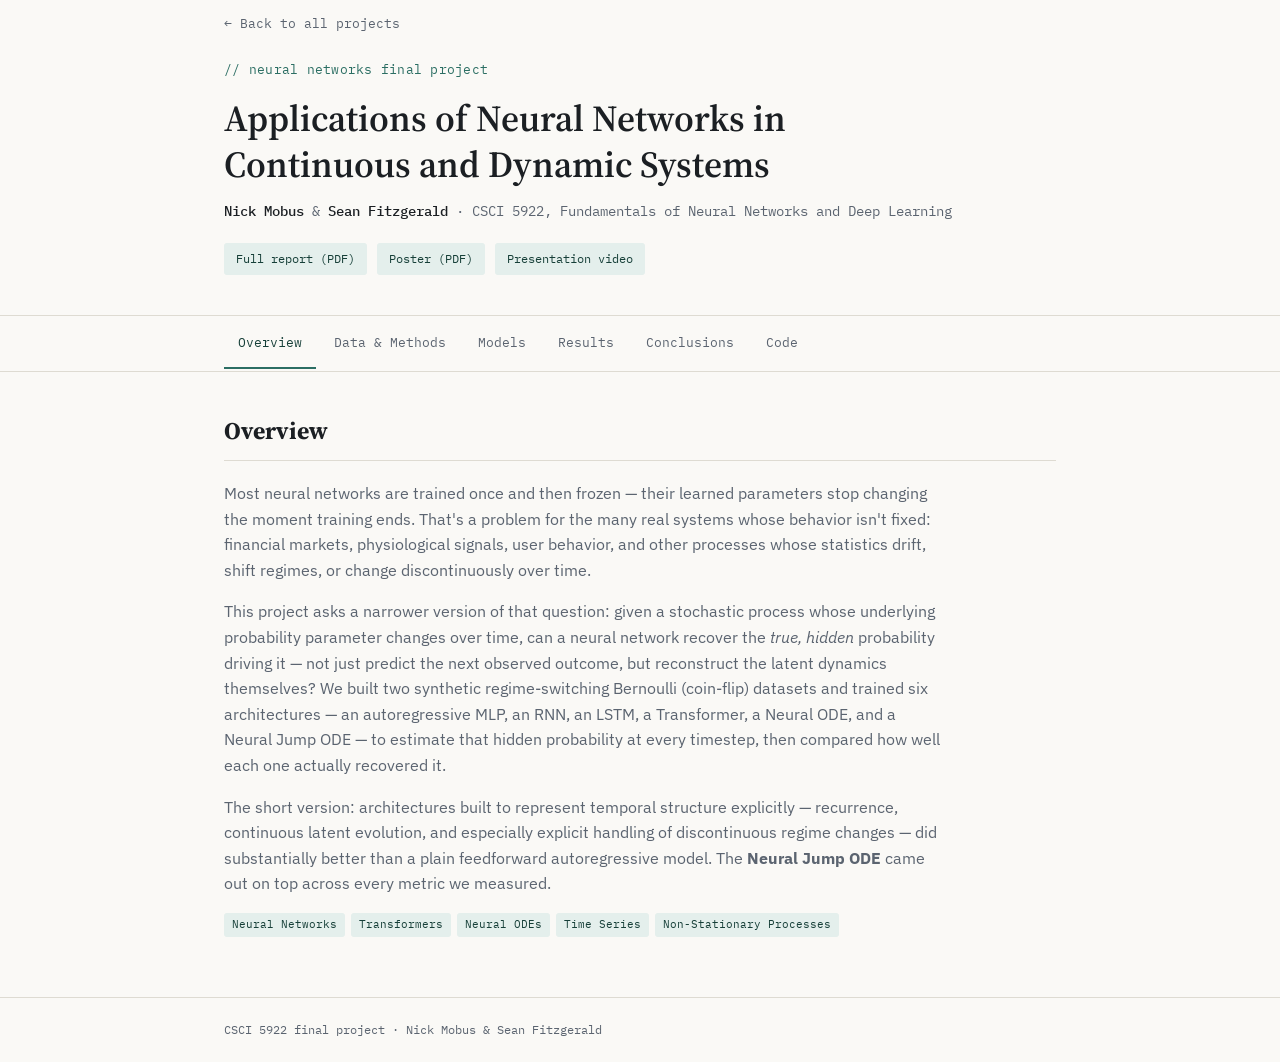
==== projects/neural-dynamic-systems/index.html @ 507bd171 "Added second project (neural networks for dynamic systems) to the projects.json file and added all r" ====
<!DOCTYPE html>
<html lang="en">
<head>
  <meta charset="UTF-8" />
  <meta name="viewport" content="width=device-width, initial-scale=1.0" />
  <title>Applications of Neural Networks in Continuous and Dynamic Systems</title>
  <meta name="description" content="Comparing MLP, RNN, LSTM, Transformer, Neural ODE, and Neural Jump ODE architectures on their ability to recover the latent dynamics of non-stationary, regime-switching stochastic processes." />
  <link rel="preconnect" href="https://fonts.googleapis.com">
  <link rel="preconnect" href="https://fonts.gstatic.com" crossorigin>
  <link href="https://fonts.googleapis.com/css2?family=Source+Serif+4:opsz,wght@8..60,400;8..60,600&family=IBM+Plex+Sans:wght@400;500;600&family=IBM+Plex+Mono:wght@400;500&display=swap" rel="stylesheet">
  <style>
    :root {
      --paper: #faf9f6;
      --paper-raised: #ffffff;
      --ink: #1b1f23;
      --ink-soft: #5b6470;
      --hairline: #dedbd2;
      --accent: #2b6e63;
      --accent-tint: #e4efec;
      --accent-ink: #163f38;
      --font-display: "Source Serif 4", Georgia, serif;
      --font-body: "IBM Plex Sans", -apple-system, BlinkMacSystemFont, sans-serif;
      --font-mono: "IBM Plex Mono", "SFMono-Regular", Consolas, monospace;
      --radius: 3px;
      --wrap: 880px;
    }
    * { box-sizing: border-box; }
    html { scroll-behavior: smooth; }
    body {
      margin: 0;
      background: var(--paper);
      color: var(--ink);
      font-family: var(--font-body);
      line-height: 1.6;
      -webkit-font-smoothing: antialiased;
    }
    .wrap { max-width: var(--wrap); margin: 0 auto; padding: 0 24px; }
    a { color: var(--accent-ink); }

    .back-link {
      display: block;
      font-family: var(--font-mono);
      font-size: 0.8rem;
      color: var(--ink-soft);
      text-decoration: none;
      padding: 14px 0;
    }
    .back-link:hover { color: var(--accent-ink); }

    header.report-header {
      border-bottom: 1px solid var(--hairline);
      padding: 12px 0 40px;
    }
    .eyebrow {
      font-family: var(--font-mono);
      font-size: 0.8rem;
      color: var(--accent);
      margin: 0 0 14px;
      letter-spacing: 0.02em;
    }
    h1 {
      font-family: var(--font-display);
      font-weight: 600;
      font-size: clamp(1.7rem, 3.6vw, 2.3rem);
      line-height: 1.25;
      margin: 0 0 14px;
      max-width: 30ch;
    }
    .byline {
      font-family: var(--font-mono);
      font-size: 0.85rem;
      color: var(--ink-soft);
      margin: 0 0 20px;
    }
    .byline strong { color: var(--ink); font-weight: 500; }

    .resource-links {
      display: flex;
      flex-wrap: wrap;
      gap: 10px;
      margin-top: 8px;
    }
    .resource-links a {
      font-family: var(--font-mono);
      font-size: 0.78rem;
      color: var(--accent-ink);
      background: var(--accent-tint);
      border-radius: var(--radius);
      padding: 6px 12px;
      text-decoration: none;
    }
    .resource-links a:hover { text-decoration: underline; }

    /* Tab nav */
    .tabs {
      position: sticky;
      top: 0;
      z-index: 10;
      background: var(--paper);
      border-bottom: 1px solid var(--hairline);
      overflow-x: auto;
      white-space: nowrap;
    }
    .tabs .wrap { padding-top: 2px; padding-bottom: 2px; }
    .tabs a {
      display: inline-block;
      font-family: var(--font-mono);
      font-size: 0.82rem;
      color: var(--ink-soft);
      text-decoration: none;
      padding: 14px 14px;
      border-bottom: 2px solid transparent;
    }
    .tabs a:hover { color: var(--accent-ink); }
    .tabs a.active { color: var(--accent-ink); border-color: var(--accent); }

    section { display: none; padding: 40px 0 56px; }
    section.active { display: block; }

    section h2 {
      font-family: var(--font-display);
      font-size: 1.5rem;
      margin: 0 0 20px;
      border-bottom: 1px solid var(--hairline);
      padding-bottom: 10px;
    }
    section h3 {
      font-family: var(--font-display);
      font-size: 1.15rem;
      margin: 32px 0 12px;
    }
    section p { color: var(--ink-soft); max-width: 72ch; }
    section ul { color: var(--ink-soft); max-width: 72ch; }

    figure { margin: 24px 0; }
    figure img {
      max-width: 100%;
      border: 1px solid var(--hairline);
      border-radius: var(--radius);
      background: var(--paper-raised);
    }
    figcaption {
      font-family: var(--font-mono);
      font-size: 0.78rem;
      color: var(--ink-soft);
      margin-top: 8px;
    }

    .fig-grid {
      display: grid;
      grid-template-columns: repeat(auto-fit, minmax(300px, 1fr));
      gap: 24px;
    }

    table.results {
      width: 100%;
      border-collapse: collapse;
      font-size: 0.9rem;
      margin: 20px 0;
    }
    table.results caption {
      caption-side: top;
      text-align: left;
      font-family: var(--font-mono);
      font-size: 0.78rem;
      color: var(--ink-soft);
      margin-bottom: 10px;
    }
    table.results th, table.results td {
      border: 1px solid var(--hairline);
      padding: 8px 12px;
      text-align: left;
    }
    table.results thead th {
      background: var(--accent-tint);
      color: var(--accent-ink);
      font-family: var(--font-mono);
      font-weight: 500;
      font-size: 0.78rem;
    }
    table.results tbody th { font-weight: 500; }
    table.results tr.best td, table.results tr.best th { background: var(--accent-tint); }
    td.num, th.num { font-family: var(--font-mono); font-variant-numeric: tabular-nums; }

    .tag-row { display: flex; flex-wrap: wrap; gap: 6px; margin: 16px 0 4px; }
    .tag {
      font-family: var(--font-mono);
      font-size: 0.7rem;
      color: var(--accent-ink);
      background: var(--accent-tint);
      padding: 3px 8px;
      border-radius: var(--radius);
    }

    .notebook-list { list-style: none; margin: 0; padding: 0; display: grid; gap: 8px; }
    .notebook-list a {
      display: block;
      font-family: var(--font-mono);
      font-size: 0.85rem;
      padding: 10px 14px;
      border: 1px solid var(--hairline);
      border-left: 3px solid var(--accent);
      border-radius: var(--radius);
      background: var(--paper-raised);
      text-decoration: none;
      color: var(--ink);
    }
    .notebook-list a:hover { border-color: var(--accent); }
    .notebook-list span { color: var(--ink-soft); font-family: var(--font-body); font-size: 0.82rem; }

    footer.report-footer {
      border-top: 1px solid var(--hairline);
      padding: 22px 0;
      font-family: var(--font-mono);
      font-size: 0.78rem;
      color: var(--ink-soft);
    }
  </style>
</head>
<body>

  <div class="wrap">
    <a class="back-link" href="../../index.html">&larr; Back to all projects</a>
  </div>

  <header class="report-header">
    <div class="wrap">
      <p class="eyebrow">// neural networks final project</p>
      <h1>Applications of Neural Networks in Continuous and Dynamic Systems</h1>
      <p class="byline">
        <strong>Nick Mobus</strong> &amp; <strong>Sean Fitzgerald</strong> &middot;
        CSCI 5922, Fundamentals of Neural Networks and Deep Learning
      </p>
      <div class="resource-links">
        <a href="NN_Final_Project_Report_Nick_Mobus_and_Sean_Fitzgerald.pdf" target="_blank">Full report (PDF)</a>
        <a href="NN_Final_Project_Poster.pdf" target="_blank">Poster (PDF)</a>
        <a href="https://youtu.be/qlE2N5_VcXM" target="_blank" rel="noopener">Presentation video</a>
      </div>
    </div>
  </header>

  <nav class="tabs">
    <div class="wrap">
      <a href="#overview" class="active">Overview</a>
      <a href="#data">Data &amp; Methods</a>
      <a href="#models">Models</a>
      <a href="#results">Results</a>
      <a href="#conclusions">Conclusions</a>
      <a href="#code">Code</a>
    </div>
  </nav>

  <div class="wrap">

    <section id="overview" class="active">
      <h2>Overview</h2>
      <p>
        Most neural networks are trained once and then frozen — their learned parameters stop
        changing the moment training ends. That's a problem for the many real systems whose
        behavior isn't fixed: financial markets, physiological signals, user behavior, and other
        processes whose statistics drift, shift regimes, or change discontinuously over time.
      </p>
      <p>
        This project asks a narrower version of that question: given a stochastic process whose
        underlying probability parameter changes over time, can a neural network recover the
        <em>true, hidden</em> probability driving it — not just predict the next observed
        outcome, but reconstruct the latent dynamics themselves? We built two synthetic
        regime-switching Bernoulli (coin-flip) datasets and trained six architectures — an
        autoregressive MLP, an RNN, an LSTM, a Transformer, a Neural ODE, and a Neural Jump ODE —
        to estimate that hidden probability at every timestep, then compared how well each one
        actually recovered it.
      </p>
      <p>
        The short version: architectures built to represent temporal structure explicitly — recurrence,
        continuous latent evolution, and especially explicit handling of discontinuous regime
        changes — did substantially better than a plain feedforward autoregressive model. The
        <strong>Neural Jump ODE</strong> came out on top across every metric we measured.
      </p>
      <div class="tag-row">
        <span class="tag">Neural Networks</span>
        <span class="tag">Transformers</span>
        <span class="tag">Neural ODEs</span>
        <span class="tag">Time Series</span>
        <span class="tag">Non-Stationary Processes</span>
      </div>
    </section>

    <section id="data">
      <h2>Data &amp; Methods</h2>
      <p>
        Rather than using a real-world dataset, we generated synthetic data so that the true
        latent probability at every timestep would be known exactly — which makes it possible to
        score each model on how well it recovers the underlying dynamics, not just how well it
        predicts the next coin flip.
      </p>
      <p>
        Both datasets are sequences of binary outcomes drawn from a Bernoulli process whose success
        probability <em>p</em> changes over time via regime switching:
      </p>
      <ul>
        <li><strong>Deterministic ("clean") dataset</strong> — <em>p</em> switches between regimes on a fixed
          schedule, producing sharp, predictable transitions.</li>
        <li><strong>Probabilistic ("noisy") dataset</strong> — regime switches themselves happen
          stochastically, and additive Gaussian noise is layered on top, producing smoother, more
          gradual drift in <em>p</em>.</li>
      </ul>
      <p>
        Each model's final sigmoid output at each timestep is treated as its estimate of the
        latent <em>p</em>, and evaluated against the true generating value.
      </p>
      <figure>
        <img src="latent_p_det_vs_prob.png" alt="Comparison of the deterministic and probabilistic latent probability series used to generate the two toy datasets" />
        <figcaption>The two synthetic latent-probability series: deterministic regime switching vs. probabilistic switching with noise.</figcaption>
      </figure>
      <h3>Evaluation metrics</h3>
      <ul>
        <li><strong>MAE</strong> — average magnitude of prediction error.</li>
        <li><strong>RMSE</strong> — emphasizes larger errors, useful for spotting models that miss
          regime changes badly.</li>
        <li><strong>Correlation</strong> — how well a model tracks the true probability's temporal
          structure, independent of scale.</li>
      </ul>
    </section>

    <section id="models">
      <h2>Models</h2>
      <p>Six architectures were trained and evaluated on identical train/test splits (n=5000 each), on both the clean and noisy datasets:</p>
      <div class="fig-grid">
        <figure>
          <img src="true_vs_pred_p_over_samples_autoregressive_mlp.png" alt="True vs. predicted probability for the autoregressive MLP" />
          <figcaption>Autoregressive MLP — a feedforward baseline with a fixed lookback window.</figcaption>
        </figure>
        <figure>
          <img src="true_vs_pred_p_over_samples_rnn_test_noisy.png" alt="True vs. predicted probability for the RNN on the noisy test set" />
          <figcaption>RNN — recurrent baseline, noisy test set.</figcaption>
        </figure>
        <figure>
          <img src="true_vs_pred_p_lstm_test_noisy.png" alt="True vs. predicted probability for the LSTM on the noisy test set" />
          <figcaption>LSTM — gated recurrence, noisy test set.</figcaption>
        </figure>
        <figure>
          <img src="true_vs_pred_p_transformer_test_noisy.png" alt="True vs. predicted probability for the Transformer on the noisy test set" />
          <figcaption>Transformer — self-attention over the input window, noisy test set.</figcaption>
        </figure>
        <figure>
          <img src="true_vs_pred_p_neural_ode_test_noisy.png" alt="True vs. predicted probability for the Neural ODE on the noisy test set" />
          <figcaption>Neural ODE — continuous-time latent state evolution, noisy test set.</figcaption>
        </figure>
        <figure>
          <img src="true_vs_pred_p_neural_jump_ode_test_noisy.png" alt="True vs. predicted probability for the Neural Jump ODE on the noisy test set" />
          <figcaption>Neural Jump ODE — continuous evolution plus explicit jumps at regime changes, noisy test set.</figcaption>
        </figure>
      </div>
    </section>

    <section id="results">
      <h2>Results</h2>
      <p>
        The Neural Jump ODE achieved the best score on every metric, on both datasets, with the
        LSTM a close second. The Transformer underperformed the recurrent and continuous-time
        models without extensive tuning. Interestingly, every model scored better on the
        <em>noisy</em> dataset than the clean one — the noisy dataset's smoother, probabilistic
        transitions turned out to be easier to track than the clean dataset's sharp, deterministic
        regime switches.
      </p>
      <table class="results">
        <caption>Table 1 &mdash; Model performance on clean and noisy datasets (lower MAE/RMSE and higher correlation are better)</caption>
        <thead>
          <tr>
            <th rowspan="2">Model</th>
            <th colspan="3">Clean data</th>
            <th colspan="3">Noisy data</th>
          </tr>
          <tr>
            <th class="num">MAE</th><th class="num">RMSE</th><th class="num">Corr</th>
            <th class="num">MAE</th><th class="num">RMSE</th><th class="num">Corr</th>
          </tr>
        </thead>
        <tbody>
          <tr>
            <th>MLP</th>
            <td class="num">0.0518</td><td class="num">0.0658</td><td class="num">0.8493</td>
            <td class="num">0.0404</td><td class="num">0.0506</td><td class="num">0.8911</td>
          </tr>
          <tr>
            <th>RNN</th>
            <td class="num">0.0362</td><td class="num">0.0472</td><td class="num">0.9266</td>
            <td class="num">0.0300</td><td class="num">0.0374</td><td class="num">0.9467</td>
          </tr>
          <tr>
            <th>LSTM</th>
            <td class="num">0.0340</td><td class="num">0.0444</td><td class="num">0.9373</td>
            <td class="num">0.0268</td><td class="num">0.0335</td><td class="num">0.9473</td>
          </tr>
          <tr>
            <th>Transformer</th>
            <td class="num">0.0685</td><td class="num">0.0864</td><td class="num">0.7207</td>
            <td class="num">0.0524</td><td class="num">0.0648</td><td class="num">0.7725</td>
          </tr>
          <tr>
            <th>Neural ODE</th>
            <td class="num">0.0464</td><td class="num">0.0601</td><td class="num">0.8827</td>
            <td class="num">0.0321</td><td class="num">0.0401</td><td class="num">0.9291</td>
          </tr>
          <tr class="best">
            <th>Neural Jump ODE</th>
            <td class="num">0.0336</td><td class="num">0.0435</td><td class="num">0.9374</td>
            <td class="num">0.0256</td><td class="num">0.0324</td><td class="num">0.9521</td>
          </tr>
        </tbody>
      </table>
      <div class="fig-grid">
        <figure>
          <img src="true_vs_pred_p_neural_jump_ode_test.png" alt="Neural Jump ODE true vs. predicted probability on the clean test set" />
          <figcaption>Neural Jump ODE, clean test set — the strongest overall model.</figcaption>
        </figure>
        <figure>
          <img src="true_vs_pred_p_neural_jump_ode_test_noisy.png" alt="Neural Jump ODE true vs. predicted probability on the noisy test set" />
          <figcaption>Neural Jump ODE, noisy test set.</figcaption>
        </figure>
      </div>
    </section>

    <section id="conclusions">
      <h2>Conclusions</h2>
      <p>
        Architectural inductive bias matters for non-stationary processes. Models that explicitly
        represent temporal memory, continuous latent evolution, or discontinuous regime changes —
        recurrence, Neural ODEs, and especially the jump mechanism in the Neural Jump ODE — tracked
        the true dynamics far better than a plain feedforward autoregressive model with a fixed
        receptive field. The Transformer's relatively weak showing suggests attention alone, without
        substantial tuning, isn't a natural fit for this kind of task.
      </p>
      <p>
        The main limitation is scope: this used controlled synthetic Bernoulli processes, not
        real-world data, so it's an open question how well these findings transfer to
        higher-dimensional, longer-horizon, or partially observed systems. The full report covers
        this in more depth, along with an ablation-focused direction for future work and a
        discussion of the ethical considerations that come with applying these architectures
        (finance, healthcare, behavioral prediction) to systems where mis-modeled non-stationarity
        has real consequences.
      </p>
    </section>

    <section id="code">
      <h2>Code</h2>
      <p>Each model was trained and evaluated in its own notebook, all built on a shared toy-data generation package.</p>
      <ul class="notebook-list">
        <li><a href="toy_dataset_generator.ipynb">toy_dataset_generator.ipynb</a><br><span>Generates the deterministic and probabilistic regime-switching datasets.</span></li>
        <li><a href="Autoregressive_MLP_on_toy_data.ipynb">Autoregressive_MLP_on_toy_data.ipynb</a></li>
        <li><a href="RNN_on_toy_data.ipynb">RNN_on_toy_data.ipynb</a></li>
        <li><a href="LSTM_on_toy_data.ipynb">LSTM_on_toy_data.ipynb</a></li>
        <li><a href="Transformer_on_toy_data.ipynb">Transformer_on_toy_data.ipynb</a></li>
        <li><a href="Neural_ODE_on_toy_data.ipynb">Neural_ODE_on_toy_data.ipynb</a></li>
        <li><a href="Neural_Jump_ODE_on_toy_data.ipynb">Neural_Jump_ODE_on_toy_data.ipynb</a></li>
        <li><a href="methods_graph.ipynb">methods_graph.ipynb</a><br><span>Builds the architecture/methods diagram used in the report.</span></li>
      </ul>
      <p style="margin-top: 20px;">
        The <code>toy_data/</code> folder contains the shared data-generation package
        (<code>generation.py</code>, <code>adapters.py</code>, <code>plotting.py</code>) and the
        pre-generated train/test JSON files each notebook loads.
      </p>
    </section>

  </div>

  <footer class="report-footer">
    <div class="wrap">
      <span>CSCI 5922 final project &middot; Nick Mobus &amp; Sean Fitzgerald</span>
    </div>
  </footer>

  <script>
    const tabs = document.querySelectorAll('.tabs a');
    const allSections = document.querySelectorAll('section[id]');

    function activate(id) {
      tabs.forEach(t => t.classList.toggle('active', t.getAttribute('href') === '#' + id));
      allSections.forEach(s => s.classList.toggle('active', s.id === id));
    }

    tabs.forEach(tab => {
      tab.addEventListener('click', (e) => {
        e.preventDefault();
        const id = tab.getAttribute('href').slice(1);
        activate(id);
        history.replaceState(null, '', '#' + id);
        window.scrollTo({ top: 0 });
      });
    });

    const initial = window.location.hash ? window.location.hash.slice(1) : 'overview';
    activate(document.getElementById(initial) ? initial : 'overview');
  </script>

</body>
</html>
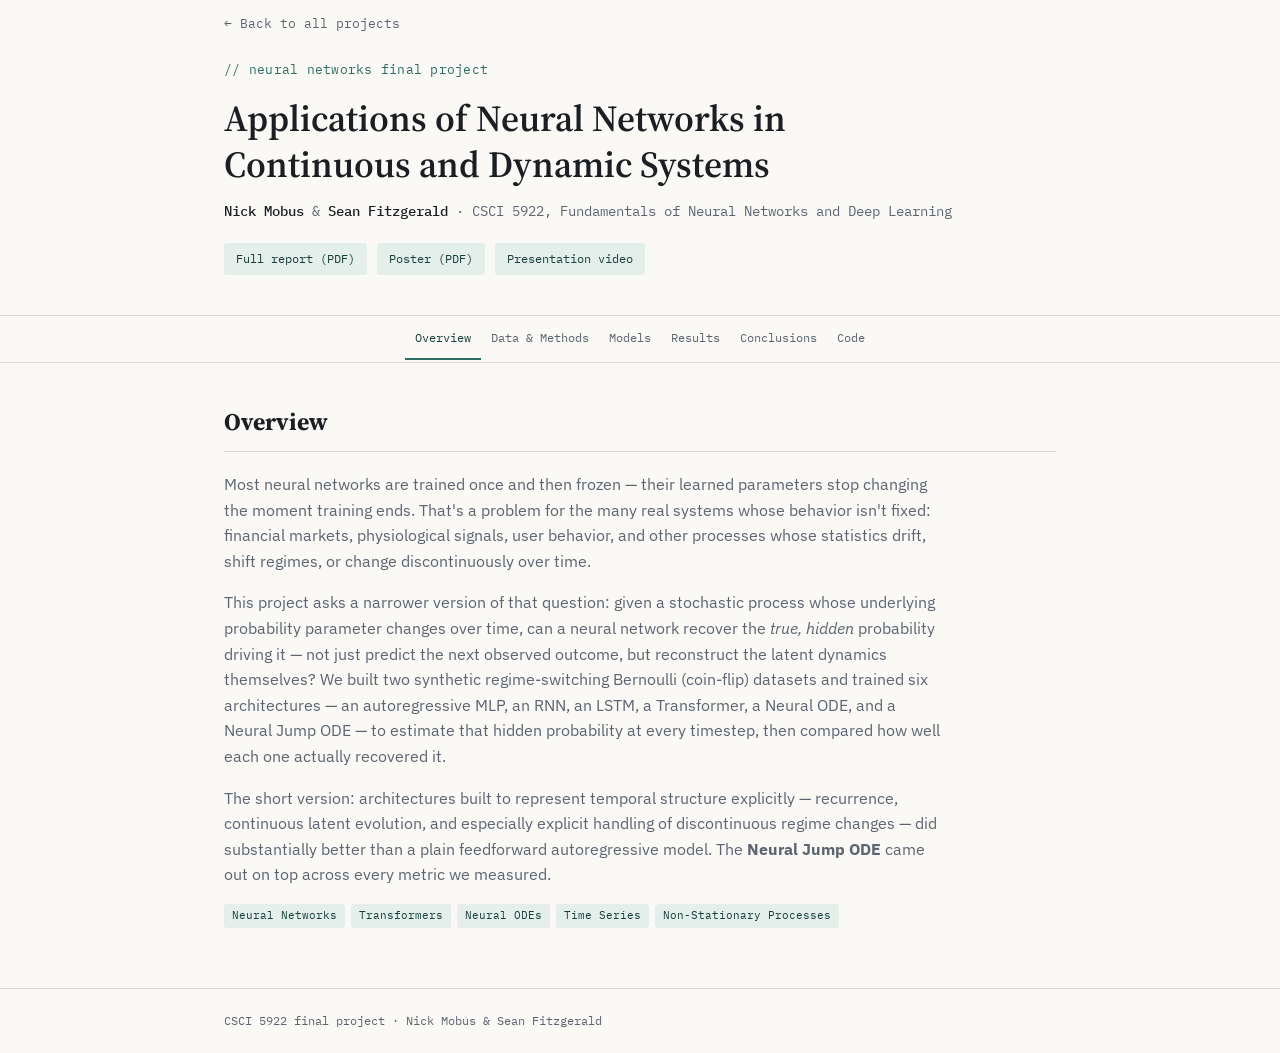
==== commit 6d38f428: "Finished editing ML project to fit with overall aesthetic and edited to be less final project and mo" ====
--- a/projects/neural-dynamic-systems/index.html
+++ b/projects/neural-dynamic-systems/index.html
@@ -98,18 +98,23 @@
       z-index: 10;
       background: var(--paper);
       border-bottom: 1px solid var(--hairline);
-      overflow-x: auto;
-      white-space: nowrap;
-    }
-    .tabs .wrap { padding-top: 2px; padding-bottom: 2px; }
+    }
+    .tabs .wrap {
+      display: flex;
+      flex-wrap: wrap;
+      justify-content: center;
+      padding-top: 2px;
+      padding-bottom: 2px;
+    }
     .tabs a {
       display: inline-block;
       font-family: var(--font-mono);
-      font-size: 0.82rem;
+      font-size: 0.78rem;
       color: var(--ink-soft);
       text-decoration: none;
-      padding: 14px 14px;
+      padding: 10px 10px;
       border-bottom: 2px solid transparent;
+      white-space: nowrap;
     }
     .tabs a:hover { color: var(--accent-ink); }
     .tabs a.active { color: var(--accent-ink); border-color: var(--accent); }
